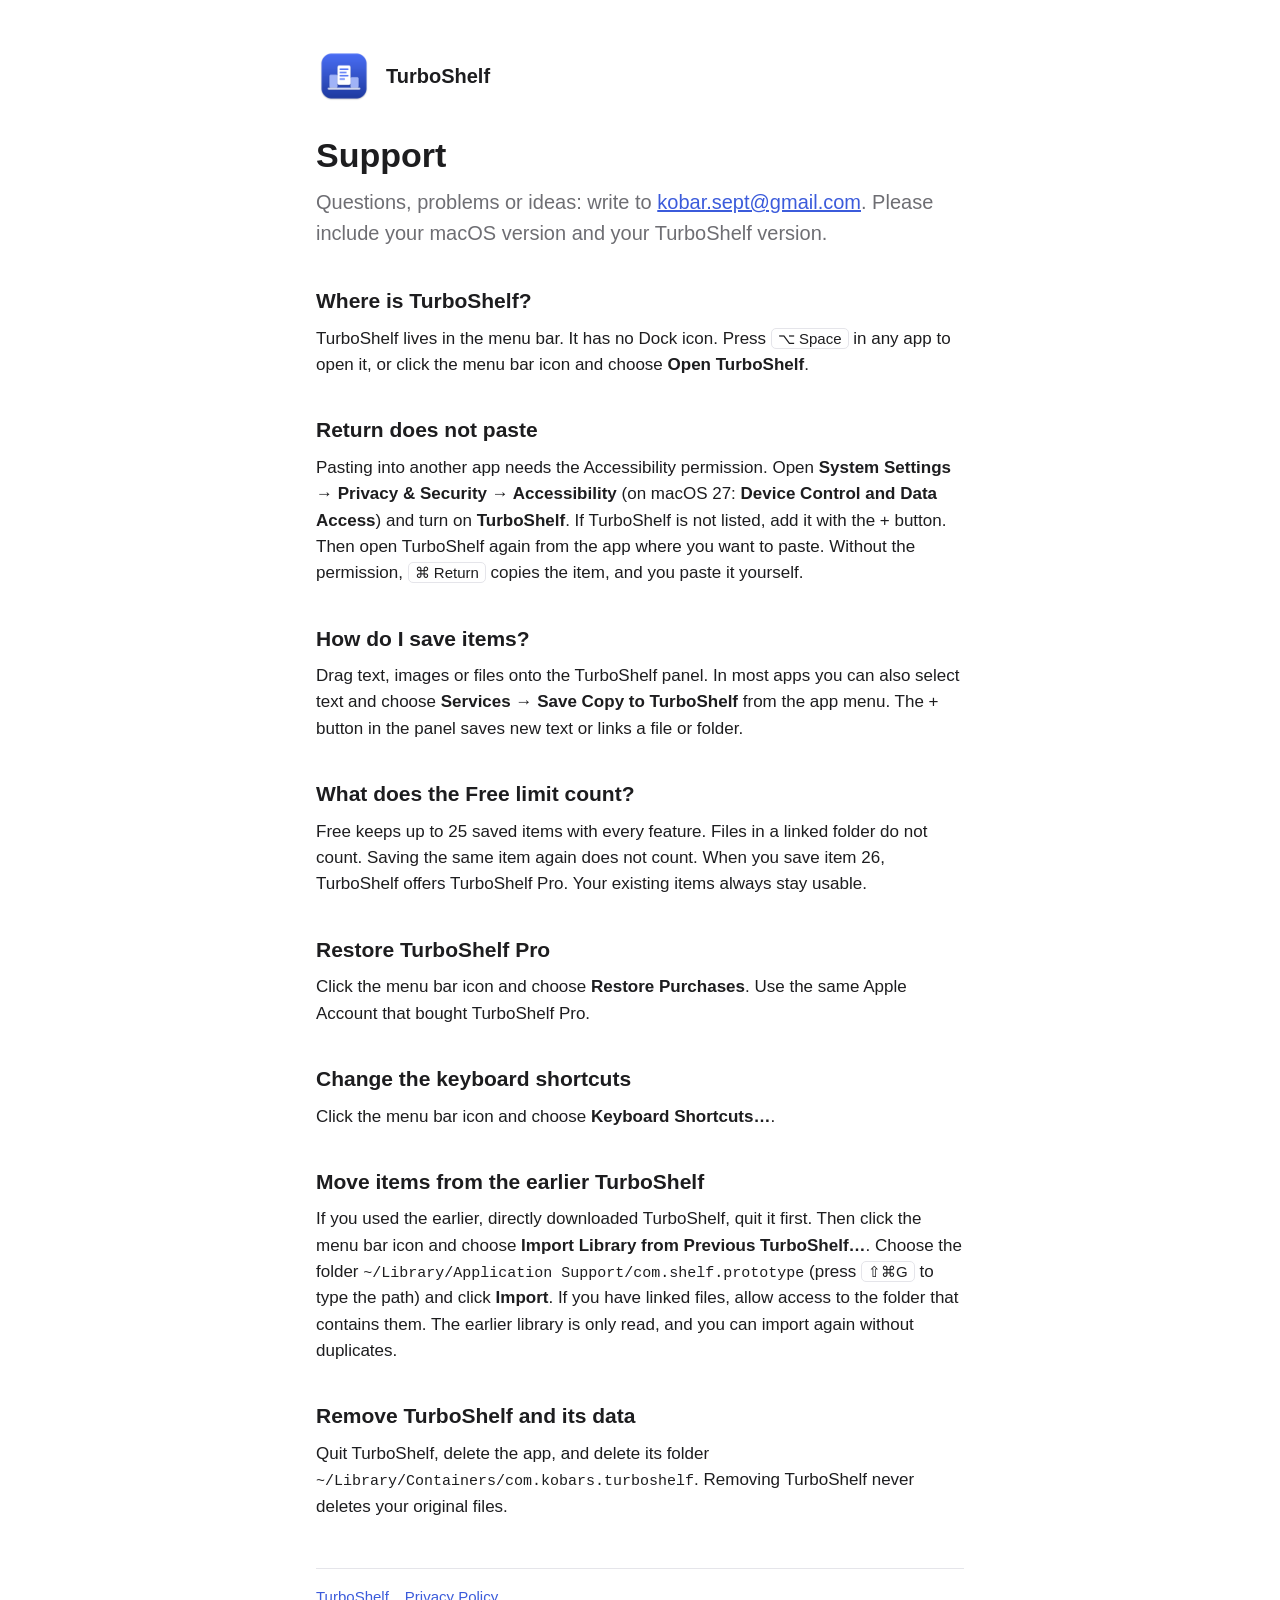
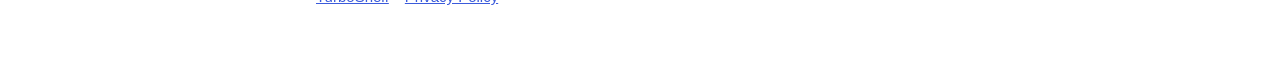
==== support.html @ 2ef51eab "Add TurboShelf home, support and privacy pages" ====
<!doctype html>
<html lang="en">
<head>
<meta charset="utf-8">
<meta name="viewport" content="width=device-width, initial-scale=1">
<title>TurboShelf Support</title>
<link rel="stylesheet" href="style.css">
<link rel="icon" href="icon.png">
</head>
<body>
<main>
<header><img src="icon.png" alt=""><a href="index.html">TurboShelf</a></header>
<h1>Support</h1>
<p class="lead">Questions, problems or ideas: write to <a href="mailto:kobar.sept@gmail.com">kobar.sept@gmail.com</a>. Please include your macOS version and your TurboShelf version.</p>

<h2>Where is TurboShelf?</h2>
<p>TurboShelf lives in the menu bar. It has no Dock icon. Press <kbd>⌥ Space</kbd> in any app to open it, or click the menu bar icon and choose <strong>Open TurboShelf</strong>.</p>

<h2>Return does not paste</h2>
<p>Pasting into another app needs the Accessibility permission. Open <strong>System Settings → Privacy &amp; Security → Accessibility</strong> (on macOS 27: <strong>Device Control and Data Access</strong>) and turn on <strong>TurboShelf</strong>. If TurboShelf is not listed, add it with the + button. Then open TurboShelf again from the app where you want to paste. Without the permission, <kbd>⌘ Return</kbd> copies the item, and you paste it yourself.</p>

<h2>How do I save items?</h2>
<p>Drag text, images or files onto the TurboShelf panel. In most apps you can also select text and choose <strong>Services → Save Copy to TurboShelf</strong> from the app menu. The + button in the panel saves new text or links a file or folder.</p>

<h2>What does the Free limit count?</h2>
<p>Free keeps up to 25 saved items with every feature. Files in a linked folder do not count. Saving the same item again does not count. When you save item 26, TurboShelf offers TurboShelf Pro. Your existing items always stay usable.</p>

<h2>Restore TurboShelf Pro</h2>
<p>Click the menu bar icon and choose <strong>Restore Purchases</strong>. Use the same Apple Account that bought TurboShelf Pro.</p>

<h2>Change the keyboard shortcuts</h2>
<p>Click the menu bar icon and choose <strong>Keyboard Shortcuts…</strong>.</p>

<h2>Move items from the earlier TurboShelf</h2>
<p>If you used the earlier, directly downloaded TurboShelf, quit it first. Then click the menu bar icon and choose <strong>Import Library from Previous TurboShelf…</strong>. Choose the folder <code>~/Library/Application Support/com.shelf.prototype</code> (press <kbd>⇧⌘G</kbd> to type the path) and click <strong>Import</strong>. If you have linked files, allow access to the folder that contains them. The earlier library is only read, and you can import again without duplicates.</p>

<h2>Remove TurboShelf and its data</h2>
<p>Quit TurboShelf, delete the app, and delete its folder <code>~/Library/Containers/com.kobars.turboshelf</code>. Removing TurboShelf never deletes your original files.</p>

<footer><a href="index.html">TurboShelf</a><a href="privacy.html">Privacy Policy</a></footer>
</main>
</body>
</html>
---- style.css ----
:root {
  --bg: #ffffff;
  --text: #1d1d1f;
  --muted: #6e6e73;
  --line: #e5e5ea;
  --accent: #3b5bdb;
  color-scheme: light dark;
}
@media (prefers-color-scheme: dark) {
  :root { --bg: #1c1c1e; --text: #f5f5f7; --muted: #a1a1a6; --line: #38383a; --accent: #8ea2f7; }
}
* { box-sizing: border-box; }
body {
  margin: 0;
  background: var(--bg);
  color: var(--text);
  font: 17px/1.55 -apple-system, BlinkMacSystemFont, "SF Pro Text", "Helvetica Neue", Arial, sans-serif;
}
main { max-width: 680px; margin: 0 auto; padding: 48px 16px 64px; }
header { display: flex; align-items: center; gap: 14px; margin-bottom: 32px; }
header img { width: 56px; height: 56px; }
header a { color: inherit; text-decoration: none; font-weight: 600; font-size: 20px; }
h1 { font-size: 34px; line-height: 1.15; margin: 0 0 12px; }
h2 { font-size: 21px; margin: 36px 0 8px; }
p, li { margin: 0 0 12px; }
.lead { font-size: 20px; color: var(--muted); }
.muted { color: var(--muted); font-size: 15px; }
a { color: var(--accent); }
kbd { font: 15px -apple-system, BlinkMacSystemFont, sans-serif; border: 1px solid var(--line); border-radius: 5px; padding: 1px 6px; }
code { font: 15px ui-monospace, SFMono-Regular, Menlo, monospace; overflow-wrap: anywhere; }
footer { margin-top: 48px; padding-top: 16px; border-top: 1px solid var(--line); color: var(--muted); font-size: 15px; }
footer a { margin-right: 16px; }
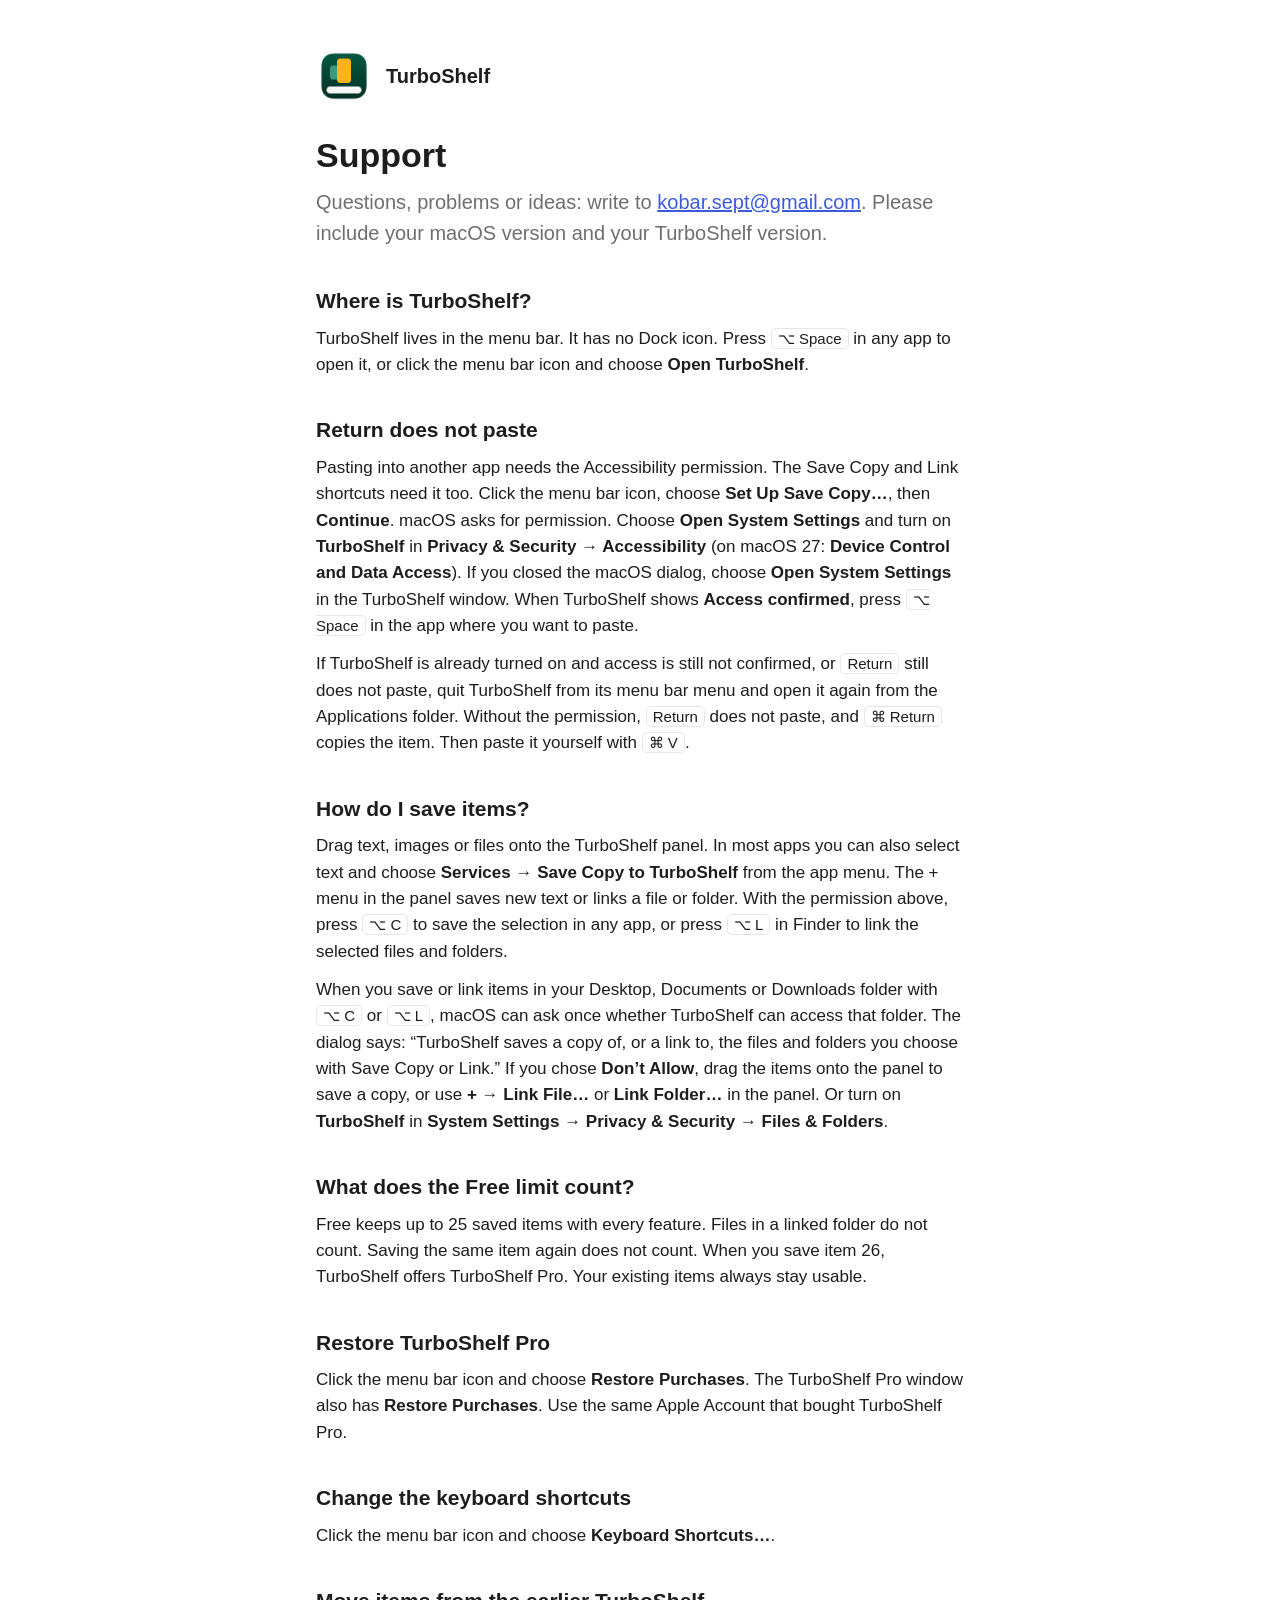
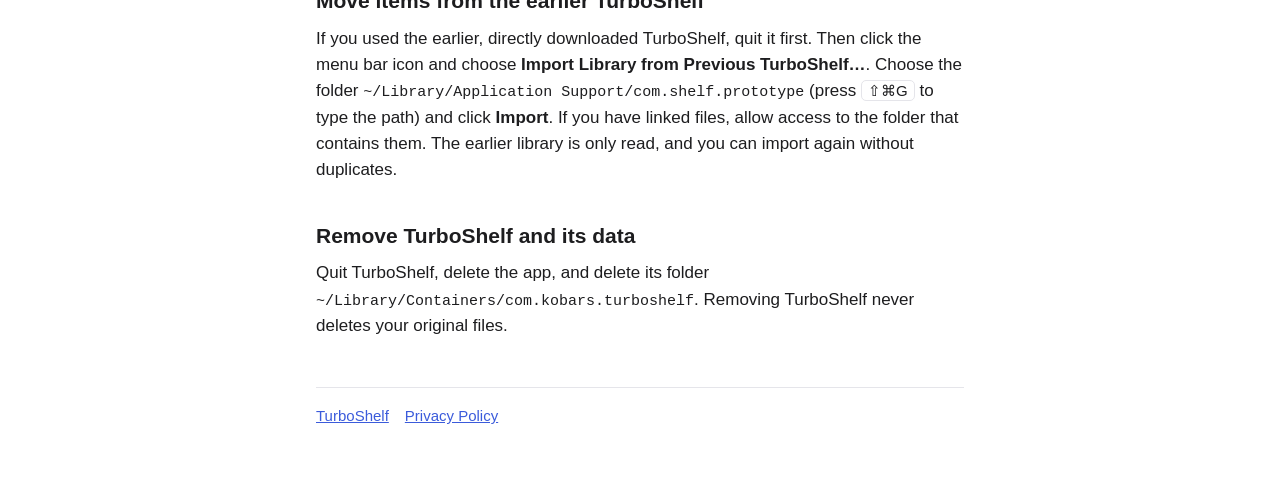
==== commit 79ea1c6f: "Update the support and privacy pages for build 5 and the new icon" ====
--- a/support.html
+++ b/support.html
@@ -17,16 +17,18 @@
 <p>TurboShelf lives in the menu bar. It has no Dock icon. Press <kbd>⌥ Space</kbd> in any app to open it, or click the menu bar icon and choose <strong>Open TurboShelf</strong>.</p>
 
 <h2>Return does not paste</h2>
-<p>Pasting into another app needs the Accessibility permission. Open <strong>System Settings → Privacy &amp; Security → Accessibility</strong> (on macOS 27: <strong>Device Control and Data Access</strong>) and turn on <strong>TurboShelf</strong>. If TurboShelf is not listed, add it with the + button. Then open TurboShelf again from the app where you want to paste. Without the permission, <kbd>⌘ Return</kbd> copies the item, and you paste it yourself.</p>
+<p>Pasting into another app needs the Accessibility permission. The Save Copy and Link shortcuts need it too. Click the menu bar icon, choose <strong>Set Up Save Copy…</strong>, then <strong>Continue</strong>. macOS asks for permission. Choose <strong>Open System Settings</strong> and turn on <strong>TurboShelf</strong> in <strong>Privacy &amp; Security → Accessibility</strong> (on macOS 27: <strong>Device Control and Data Access</strong>). If you closed the macOS dialog, choose <strong>Open System Settings</strong> in the TurboShelf window. When TurboShelf shows <strong>Access confirmed</strong>, press <kbd>⌥ Space</kbd> in the app where you want to paste.</p>
+<p>If TurboShelf is already turned on and access is still not confirmed, or <kbd>Return</kbd> still does not paste, quit TurboShelf from its menu bar menu and open it again from the Applications folder. Without the permission, <kbd>Return</kbd> does not paste, and <kbd>⌘ Return</kbd> copies the item. Then paste it yourself with <kbd>⌘ V</kbd>.</p>
 
 <h2>How do I save items?</h2>
-<p>Drag text, images or files onto the TurboShelf panel. In most apps you can also select text and choose <strong>Services → Save Copy to TurboShelf</strong> from the app menu. The + button in the panel saves new text or links a file or folder.</p>
+<p>Drag text, images or files onto the TurboShelf panel. In most apps you can also select text and choose <strong>Services → Save Copy to TurboShelf</strong> from the app menu. The + menu in the panel saves new text or links a file or folder. With the permission above, press <kbd>⌥ C</kbd> to save the selection in any app, or press <kbd>⌥ L</kbd> in Finder to link the selected files and folders.</p>
+<p>When you save or link items in your Desktop, Documents or Downloads folder with <kbd>⌥ C</kbd> or <kbd>⌥ L</kbd>, macOS can ask once whether TurboShelf can access that folder. The dialog says: “TurboShelf saves a copy of, or a link to, the files and folders you choose with Save Copy or Link.” If you chose <strong>Don’t Allow</strong>, drag the items onto the panel to save a copy, or use <strong>+ → Link File…</strong> or <strong>Link Folder…</strong> in the panel. Or turn on <strong>TurboShelf</strong> in <strong>System Settings → Privacy &amp; Security → Files &amp; Folders</strong>.</p>
 
 <h2>What does the Free limit count?</h2>
 <p>Free keeps up to 25 saved items with every feature. Files in a linked folder do not count. Saving the same item again does not count. When you save item 26, TurboShelf offers TurboShelf Pro. Your existing items always stay usable.</p>
 
 <h2>Restore TurboShelf Pro</h2>
-<p>Click the menu bar icon and choose <strong>Restore Purchases</strong>. Use the same Apple Account that bought TurboShelf Pro.</p>
+<p>Click the menu bar icon and choose <strong>Restore Purchases</strong>. The TurboShelf Pro window also has <strong>Restore Purchases</strong>. Use the same Apple Account that bought TurboShelf Pro.</p>
 
 <h2>Change the keyboard shortcuts</h2>
 <p>Click the menu bar icon and choose <strong>Keyboard Shortcuts…</strong>.</p>
